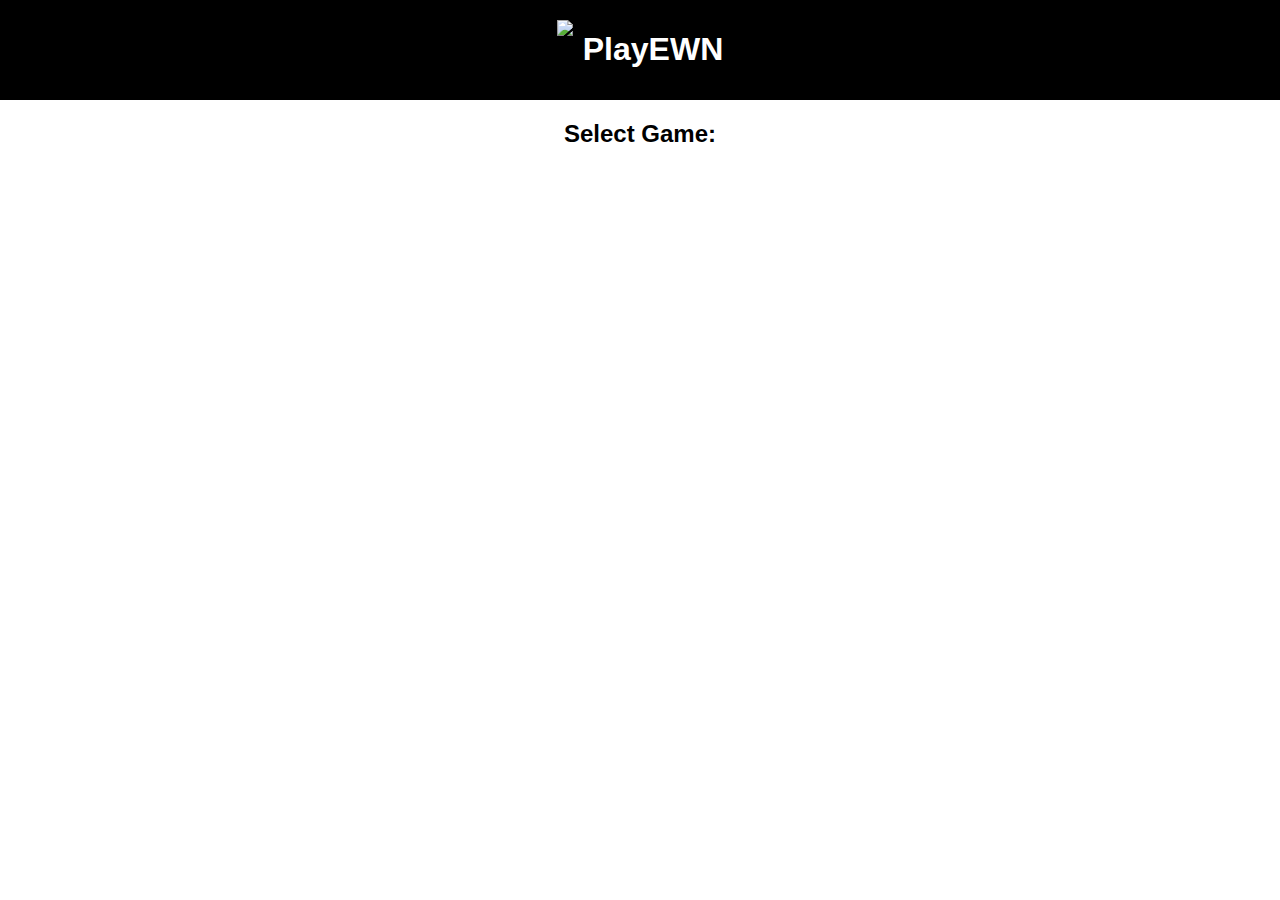
==== index.html @ 42152cea "edit" ====
<!doctype html>
<html>

<head>
    <link rel="stylesheet" href="style.css">
    <link rel="icon" href="figs/EWNicon.ico" type="image/x-icon" />
    <meta name="viewport" content="width=device-width">
    <title>PlayEWN</title>
</head>

<body>
    <header id="banner">
        <a href="" id="banner_button">
            <img src="figs/Dice.svg" height="60px" id="banner_dice">
            <h1 id="banner-text">PlayEWN</h1>
        </a>
    </header>
    <h2>Select Game:</h2>
    <a href="" id="EWN_wurfelt_nicht_button">

    </a>
</body>

</html>
---- style.css ----
body {
    background-color: #ffffff;
    font-family: Arial, sans-serif;
    margin: 0;
    align-items: center;
    text-align: center;
}

#banner{
    background-color: #000000;
}

#banner_button{
    display: flex;
    padding:0px;
    margin: 0;
    align-items: center;
    justify-content: center;
    text-decoration: none;
}

#banner_dice{
    margin-left: 10px;
}

#banner-text{
    height: 60;
    padding:10px;
    display: inline;
    color:#ffffff;
}
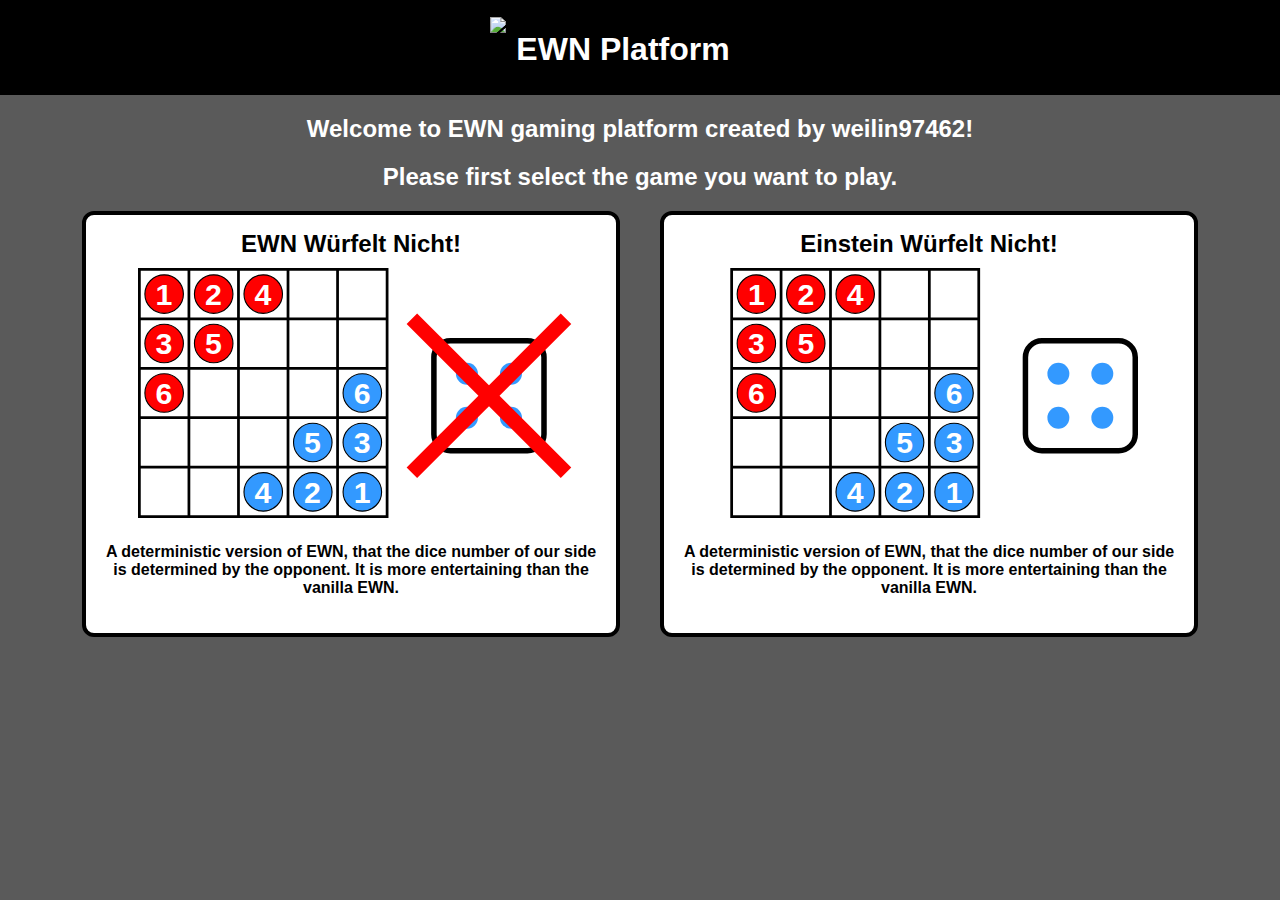
==== commit 7d9b75e9: "edit" ====
--- a/index.html
+++ b/index.html
@@ -5,20 +5,31 @@
     <link rel="stylesheet" href="style.css">
     <link rel="icon" href="figs/EWNicon.ico" type="image/x-icon" />
     <meta name="viewport" content="width=device-width">
-    <title>PlayEWN</title>
+    <title>EWN Platform</title>
 </head>
 
 <body>
     <header id="banner">
         <a href="" id="banner_button">
             <img src="figs/Dice.svg" height="60px" id="banner_dice">
-            <h1 id="banner-text">PlayEWN</h1>
+            <h1 id="banner-text">EWN Platform</h1>
         </a>
     </header>
-    <h2>Select Game:</h2>
-    <a href="" id="EWN_wurfelt_nicht_button">
+    <h2 style="color:#ffffff;">Welcome to EWN gaming platform created by weilin97462!</h2>
+    <h2 style="color:#ffffff;">Please first select the game you want to play.</h2>
+    <div id="button_container">
+        <a href="" class="Game_button">
+            <h2 style="margin: 0px; margin-bottom: 10px;">EWN Würfelt Nicht!</h2>
+            <img src="figs/EWNdet.svg" height="250px" id="banner_dice">
+            <h4>A deterministic version of EWN, that the dice number of our side is determined by the opponent. It is more entertaining than the vanilla EWN.</h4>
+        </a>
+        <a href="" class="Game_button">
+            <h2 style="margin: 0px; margin-bottom: 10px;">Einstein Würfelt Nicht!</h2>
+            <img src="figs/EWNrandom.svg" height="250px" id="banner_dice">
+            <h4>A deterministic version of EWN, that the dice number of our side is determined by the opponent. It is more entertaining than the vanilla EWN.</h4>
+        </a>
+    </div>
 
-    </a>
 </body>
 
 </html>--- a/style.css
+++ b/style.css
@@ -1,5 +1,5 @@
 body {
-    background-color: #ffffff;
+    background-color: #5a5a5a;
     font-family: Arial, sans-serif;
     margin: 0;
     align-items: center;
@@ -13,7 +13,7 @@
 #banner_button{
     display: flex;
     padding:0px;
-    margin: 0;
+    margin: 0px;
     align-items: center;
     justify-content: center;
     text-decoration: none;
@@ -21,11 +21,35 @@
 
 #banner_dice{
     margin-left: 10px;
+    padding: 0px;
 }
 
 #banner-text{
-    height: 60;
+    height: 32px;
     padding:10px;
+    margin-right: 60px;
     display: inline;
     color:#ffffff;
+}
+
+#button_container{
+    display: flex;
+    justify-content: center;
+    align-items: center;
+}
+.Game_button{
+    display: block;
+    width: 500px;
+    color: #000000;
+    background-color: #ffffff;
+    border: 4px solid #000000;
+    border-radius: 12px;
+    padding:15px;
+    margin: 20px;
+    margin-top: 0px;
+    text-decoration: none;
+}
+.Game_button:hover {
+    background-color: #45a049;
+    color: #ffffff;
 }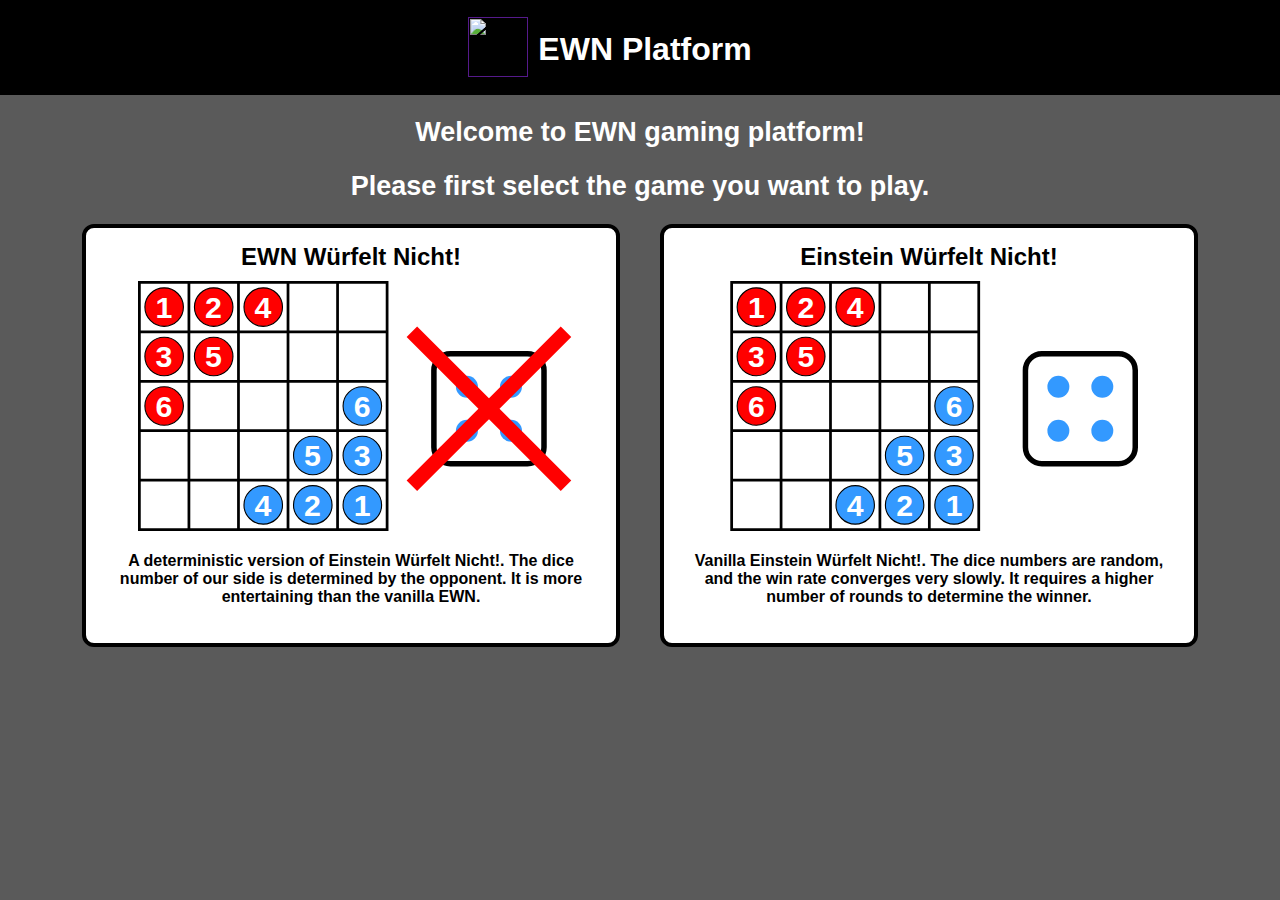
==== commit 68b566cd: "aaaaa" ====
--- a/index.html
+++ b/index.html
@@ -1,10 +1,10 @@
-<!doctype html>
 <html>
 
 <head>
     <link rel="stylesheet" href="style.css">
     <link rel="icon" href="figs/EWNicon.ico" type="image/x-icon" />
-    <meta name="viewport" content="width=device-width">
+    <meta name="viewport" content="width=600, initial-scale=1">
+    <meta charset="utf-8">
     <title>EWN Platform</title>
 </head>
 
@@ -15,21 +15,22 @@
             <h1 id="banner-text">EWN Platform</h1>
         </a>
     </header>
-    <h2 style="color:#ffffff;">Welcome to EWN gaming platform created by weilin97462!</h2>
-    <h2 style="color:#ffffff;">Please first select the game you want to play.</h2>
+    <p id="device-width"></p>
+    <h2 style="color:#ffffff;font-size: 27px;">Welcome to EWN gaming platform!</h2>
+    <h2 style="color:#ffffff;font-size: 27px;">Please first select the game you want to play.</h2>
     <div id="button_container">
-        <a href="" class="Game_button">
+        <a href="https://www.csie.ntu.edu.tw/~b08902034/EWNPlatform/EWN_det" class="Game_button">
             <h2 style="margin: 0px; margin-bottom: 10px;">EWN Würfelt Nicht!</h2>
             <img src="figs/EWNdet.svg" height="250px" id="banner_dice">
-            <h4>A deterministic version of EWN, that the dice number of our side is determined by the opponent. It is more entertaining than the vanilla EWN.</h4>
+            <h4>A deterministic version of Einstein Würfelt Nicht!. The dice number of our side is determined by the opponent. It is more entertaining than the vanilla EWN.</h4>
         </a>
-        <a href="" class="Game_button">
+        <a href="https://www.csie.ntu.edu.tw/~b08902034/EWNPlatform/EWN_rand" class="Game_button">
             <h2 style="margin: 0px; margin-bottom: 10px;">Einstein Würfelt Nicht!</h2>
             <img src="figs/EWNrandom.svg" height="250px" id="banner_dice">
-            <h4>A deterministic version of EWN, that the dice number of our side is determined by the opponent. It is more entertaining than the vanilla EWN.</h4>
+            <h4>Vanilla Einstein Würfelt Nicht!. The dice numbers are random, and the win rate converges very slowly. It requires a higher number of rounds to determine the winner.</h4>
         </a>
     </div>
-
+    <!-- <script src="js/viewport.js"></script> -->
 </body>
 
 </html>--- a/style.css
+++ b/style.css
@@ -7,6 +7,8 @@
 }
 
 #banner{
+    min-width: 100%;
+    overflow: hidden;
     background-color: #000000;
 }
 
@@ -34,6 +36,7 @@
 
 #button_container{
     display: flex;
+    flex-wrap: wrap;
     justify-content: center;
     align-items: center;
 }
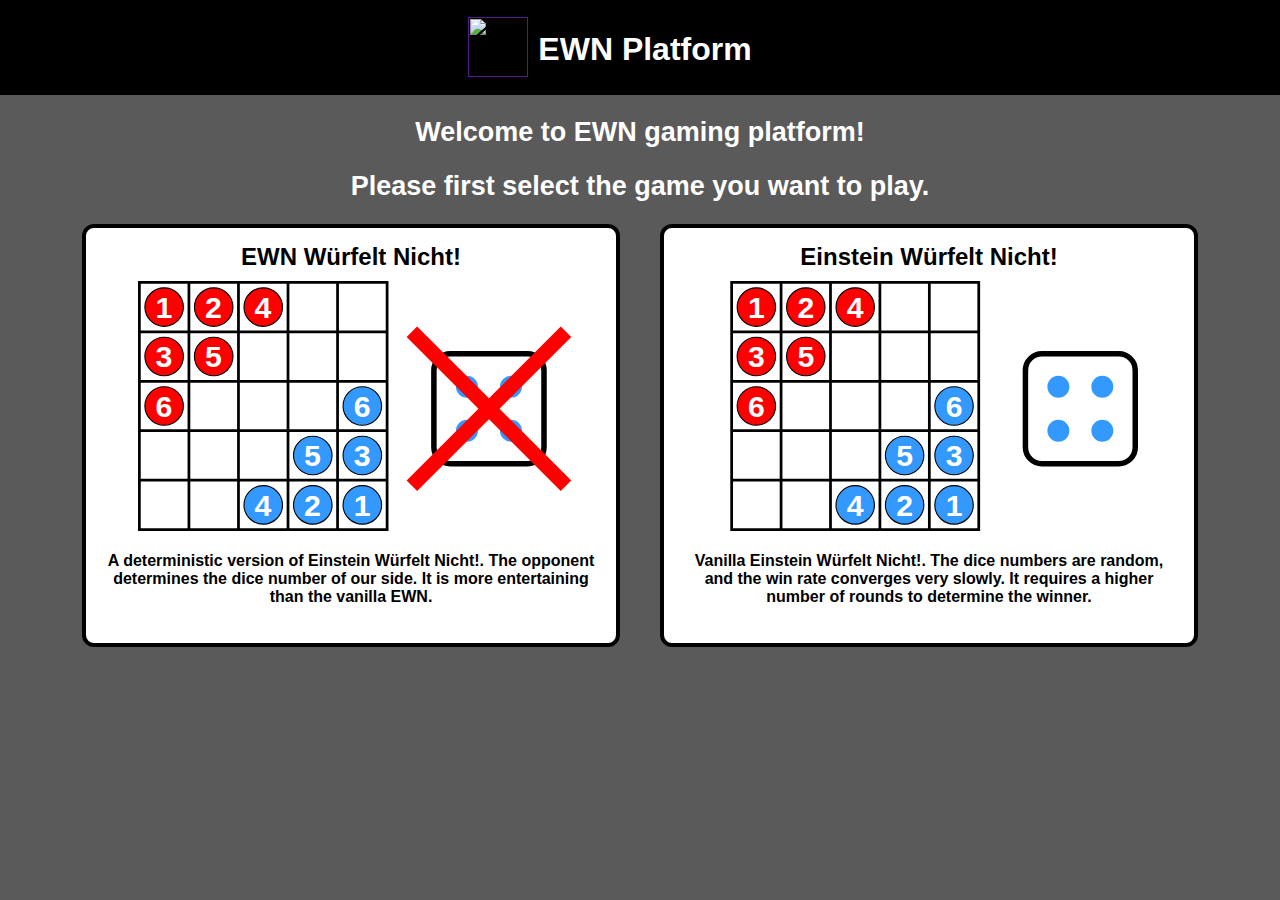
==== commit 867b0102: "Update index.html" ====
--- a/index.html
+++ b/index.html
@@ -2,8 +2,9 @@
 
 <head>
     <link rel="stylesheet" href="style.css">
-    <link rel="icon" href="figs/EWNicon.ico" type="image/x-icon" />
+    <link rel="icon" href="/EWNPlatform/figs/EWNicon.ico" type="image/x-icon" />
     <meta name="viewport" content="width=600, initial-scale=1">
+    <meta name="google-site-verification" content="EXZmTUNJzMF4MkiWb81iwSxz1v90Urjm9vRy0LXzX9I" />
     <meta charset="utf-8">
     <title>EWN Platform</title>
 </head>
@@ -19,18 +20,18 @@
     <h2 style="color:#ffffff;font-size: 27px;">Welcome to EWN gaming platform!</h2>
     <h2 style="color:#ffffff;font-size: 27px;">Please first select the game you want to play.</h2>
     <div id="button_container">
-        <a href="https://www.csie.ntu.edu.tw/~b08902034/EWNPlatform/EWN_det" class="Game_button">
+        <a href="http://140.112.30.191:16753//EWNPlatform/EWN_det/home" class="Game_button">
             <h2 style="margin: 0px; margin-bottom: 10px;">EWN Würfelt Nicht!</h2>
             <img src="figs/EWNdet.svg" height="250px" id="banner_dice">
-            <h4>A deterministic version of Einstein Würfelt Nicht!. The dice number of our side is determined by the opponent. It is more entertaining than the vanilla EWN.</h4>
+            <h4>A deterministic version of Einstein Würfelt Nicht!. The opponent determines the dice number of our side. It is more entertaining than the vanilla EWN.</h4>
         </a>
-        <a href="https://www.csie.ntu.edu.tw/~b08902034/EWNPlatform/EWN_rand" class="Game_button">
+        <a href="http://140.112.30.191:16753//EWNPlatform/EWN/home" class="Game_button">
             <h2 style="margin: 0px; margin-bottom: 10px;">Einstein Würfelt Nicht!</h2>
             <img src="figs/EWNrandom.svg" height="250px" id="banner_dice">
             <h4>Vanilla Einstein Würfelt Nicht!. The dice numbers are random, and the win rate converges very slowly. It requires a higher number of rounds to determine the winner.</h4>
         </a>
     </div>
-    <!-- <script src="js/viewport.js"></script> -->
+    <script src="js/viewport.js"></script>
 </body>
 
-</html>+</html>
